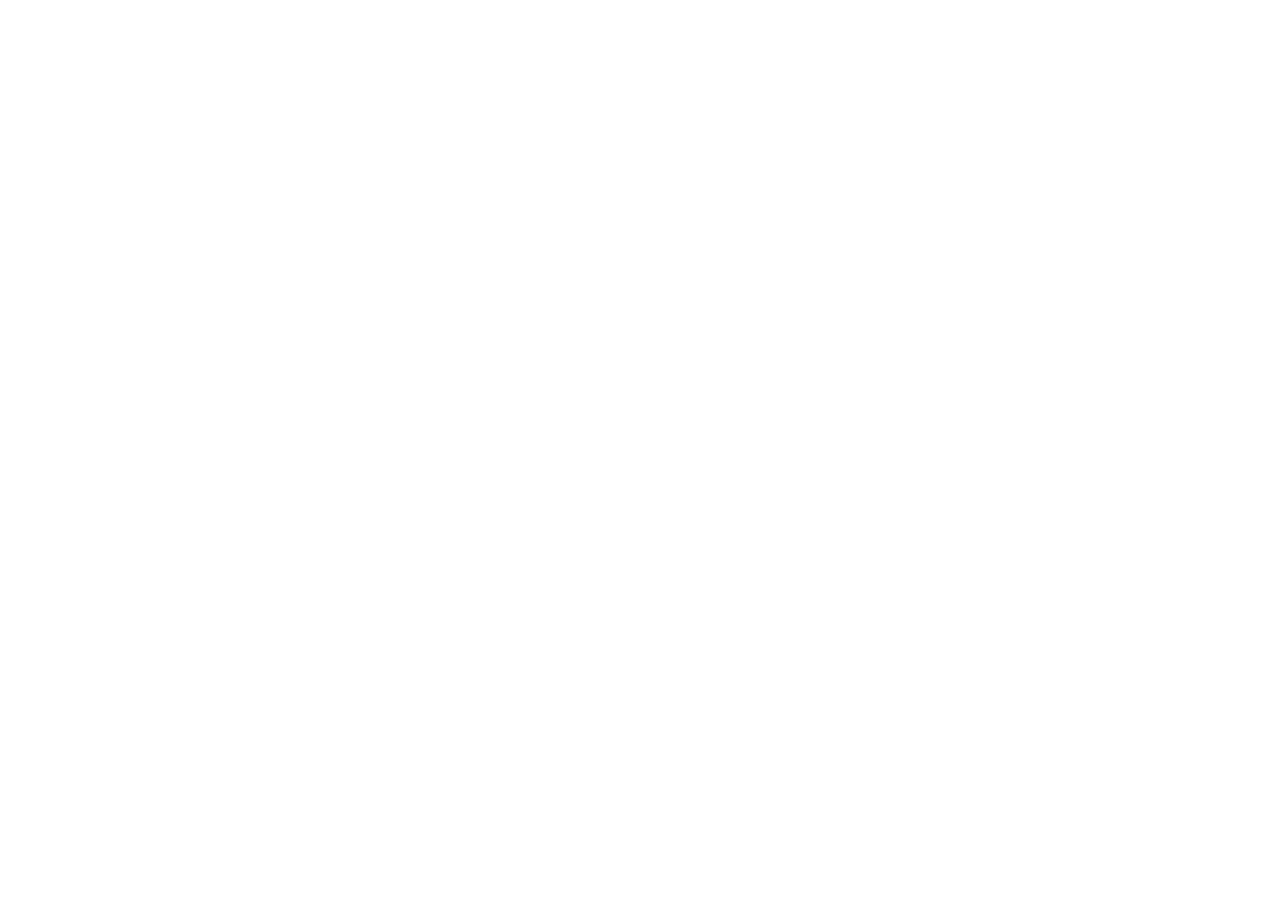
==== html/page1.html @ 024aa54e "26.11.05" ====
<!DOCTYPE html>
<html lang="ko">
<head>
    <meta charset="UTF-8">
    <meta name="viewport" content="width=device-width, initial-scale=1.0">
    <title>page1</title>
    <link rel="stylesheet" href="../css/page1_main.css">
</head>
<body>
    
</body>
</html>
---- css/page1_main.css ----
/*# sourceMappingURL=page1_main.css.map */
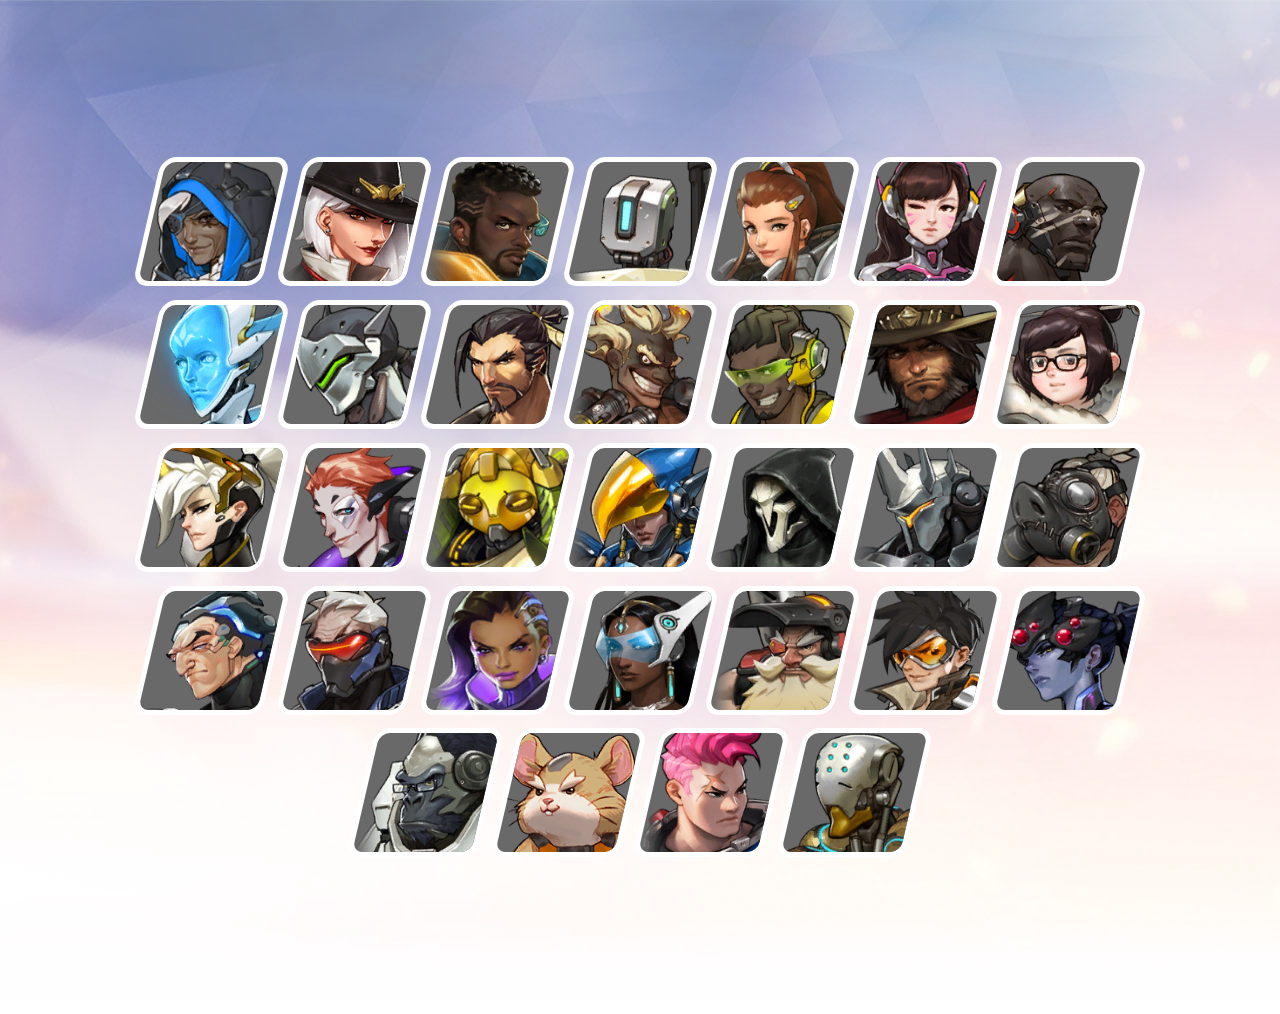
==== commit 03a26dc1: "26.11.7" ====
--- a/html/page1.html
+++ b/html/page1.html
@@ -7,6 +7,39 @@
     <link rel="stylesheet" href="../css/page1_main.css">
 </head>
 <body>
-    
+    <div class="content">
+        <div class="hero1"><img src="../image/hero01.png" alt=""></div>
+        <div class="hero2"><img src="../image/hero02.png" alt=""></div>
+        <div class="hero3"><img src="../image/hero03.png" alt=""></div>
+        <div class="hero4"><img src="../image/hero04.png" alt=""></div>
+        <div class="hero5"><img src="../image/hero05.png" alt=""></div>
+        <div class="hero6"><img src="../image/hero06.png" alt=""></div>
+        <div class="hero7"><img src="../image/hero07.png" alt=""></div>
+        <div class="hero8"><img src="../image/hero08.png" alt=""></div>
+        <div class="hero9"><img src="../image/hero09.png" alt=""></div>
+        <div class="hero10"><img src="../image/hero10.png" alt=""></div>
+        <div class="hero11"><img src="../image/hero11.png" alt=""></div>
+        <div class="hero12"><img src="../image/hero12.png" alt=""></div>
+        <div class="hero13"><img src="../image/hero13.png" alt=""></div>
+        <div class="hero14"><img src="../image/hero14.png" alt=""></div>
+        <div class="hero15"><img src="../image/hero15.png" alt=""></div>
+        <div class="hero16"><img src="../image/hero16.png" alt=""></div>
+        <div class="hero17"><img src="../image/hero17.png" alt=""></div>
+        <div class="hero18"><img src="../image/hero18.png" alt=""></div>
+        <div class="hero19"><img src="../image/hero19.png" alt=""></div>
+        <div class="hero20"><img src="../image/hero20.png" alt=""></div>
+        <div class="hero21"><img src="../image/hero21.png" alt=""></div>
+        <div class="hero22"><img src="../image/hero22.png" alt=""></div>
+        <div class="hero23"><img src="../image/hero23.png" alt=""></div>
+        <div class="hero24"><img src="../image/hero24.png" alt=""></div>
+        <div class="hero25"><img src="../image/hero25.png" alt=""></div>
+        <div class="hero26"><img src="../image/hero26.png" alt=""></div>
+        <div class="hero27"><img src="../image/hero27.png" alt=""></div>
+        <div class="hero28"><img src="../image/hero28.png" alt=""></div>
+        <div class="hero29"><img src="../image/hero29.png" alt=""></div>
+        <div class="hero30"><img src="../image/hero30.png" alt=""></div>
+        <div class="hero31"><img src="../image/hero31.png" alt=""></div>
+        <div class="hero32"><img src="../image/hero32.png" alt=""></div>
+    </div>
 </body>
 </html>
--- a/css/page1_main.css
+++ b/css/page1_main.css
@@ -1 +1,974 @@
-/*# sourceMappingURL=page1_main.css.map */+body {
+  margin: 0;
+  width: 100%;
+  height: 100%;
+  background-image: url(../../image/bg.png);
+  background-repeat: no-repeat;
+}
+body > .content {
+  margin: 150px auto;
+  width: 1000px;
+  display: flex;
+  flex-wrap: wrap;
+  justify-content: center;
+}
+body > .content .hero1 {
+  margin: 7px;
+  width: 128.8571428571px;
+  height: 128.8571428571px;
+  border: 5px solid white;
+  box-sizing: border-box;
+  background-color: #696969;
+  border-radius: 15px;
+  transform: skew(-13deg);
+  overflow: hidden;
+  z-index: 1;
+  transition-duration: 0.5s;
+}
+body > .content .hero1 > img {
+  transform: skew(13deg);
+  display: block;
+  width: 120%;
+  height: 100%;
+  position: relative;
+  left: -12px;
+}
+body > .content .hero1:hover {
+  transition-duration: 0.3s;
+  transform: scale(1.4) skew(-13deg);
+  background-color: rgb(255, 186, 57);
+  z-index: 2;
+}
+body > .content .hero1:hover > img {
+  transform: skew(13deg);
+}
+body > .content .hero2 {
+  margin: 7px;
+  width: 128.8571428571px;
+  height: 128.8571428571px;
+  border: 5px solid white;
+  box-sizing: border-box;
+  background-color: #696969;
+  border-radius: 15px;
+  transform: skew(-13deg);
+  overflow: hidden;
+  z-index: 1;
+  transition-duration: 0.5s;
+}
+body > .content .hero2 > img {
+  transform: skew(13deg);
+  display: block;
+  width: 120%;
+  height: 100%;
+  position: relative;
+  left: -12px;
+}
+body > .content .hero2:hover {
+  transition-duration: 0.3s;
+  transform: scale(1.4) skew(-13deg);
+  background-color: rgb(255, 186, 57);
+  z-index: 2;
+}
+body > .content .hero2:hover > img {
+  transform: skew(13deg);
+}
+body > .content .hero3 {
+  margin: 7px;
+  width: 128.8571428571px;
+  height: 128.8571428571px;
+  border: 5px solid white;
+  box-sizing: border-box;
+  background-color: #696969;
+  border-radius: 15px;
+  transform: skew(-13deg);
+  overflow: hidden;
+  z-index: 1;
+  transition-duration: 0.5s;
+}
+body > .content .hero3 > img {
+  transform: skew(13deg);
+  display: block;
+  width: 120%;
+  height: 100%;
+  position: relative;
+  left: -12px;
+}
+body > .content .hero3:hover {
+  transition-duration: 0.3s;
+  transform: scale(1.4) skew(-13deg);
+  background-color: rgb(255, 186, 57);
+  z-index: 2;
+}
+body > .content .hero3:hover > img {
+  transform: skew(13deg);
+}
+body > .content .hero4 {
+  margin: 7px;
+  width: 128.8571428571px;
+  height: 128.8571428571px;
+  border: 5px solid white;
+  box-sizing: border-box;
+  background-color: #696969;
+  border-radius: 15px;
+  transform: skew(-13deg);
+  overflow: hidden;
+  z-index: 1;
+  transition-duration: 0.5s;
+}
+body > .content .hero4 > img {
+  transform: skew(13deg);
+  display: block;
+  width: 120%;
+  height: 100%;
+  position: relative;
+  left: -12px;
+}
+body > .content .hero4:hover {
+  transition-duration: 0.3s;
+  transform: scale(1.4) skew(-13deg);
+  background-color: rgb(255, 186, 57);
+  z-index: 2;
+}
+body > .content .hero4:hover > img {
+  transform: skew(13deg);
+}
+body > .content .hero5 {
+  margin: 7px;
+  width: 128.8571428571px;
+  height: 128.8571428571px;
+  border: 5px solid white;
+  box-sizing: border-box;
+  background-color: #696969;
+  border-radius: 15px;
+  transform: skew(-13deg);
+  overflow: hidden;
+  z-index: 1;
+  transition-duration: 0.5s;
+}
+body > .content .hero5 > img {
+  transform: skew(13deg);
+  display: block;
+  width: 120%;
+  height: 100%;
+  position: relative;
+  left: -12px;
+}
+body > .content .hero5:hover {
+  transition-duration: 0.3s;
+  transform: scale(1.4) skew(-13deg);
+  background-color: rgb(255, 186, 57);
+  z-index: 2;
+}
+body > .content .hero5:hover > img {
+  transform: skew(13deg);
+}
+body > .content .hero6 {
+  margin: 7px;
+  width: 128.8571428571px;
+  height: 128.8571428571px;
+  border: 5px solid white;
+  box-sizing: border-box;
+  background-color: #696969;
+  border-radius: 15px;
+  transform: skew(-13deg);
+  overflow: hidden;
+  z-index: 1;
+  transition-duration: 0.5s;
+}
+body > .content .hero6 > img {
+  transform: skew(13deg);
+  display: block;
+  width: 120%;
+  height: 100%;
+  position: relative;
+  left: -12px;
+}
+body > .content .hero6:hover {
+  transition-duration: 0.3s;
+  transform: scale(1.4) skew(-13deg);
+  background-color: rgb(255, 186, 57);
+  z-index: 2;
+}
+body > .content .hero6:hover > img {
+  transform: skew(13deg);
+}
+body > .content .hero7 {
+  margin: 7px;
+  width: 128.8571428571px;
+  height: 128.8571428571px;
+  border: 5px solid white;
+  box-sizing: border-box;
+  background-color: #696969;
+  border-radius: 15px;
+  transform: skew(-13deg);
+  overflow: hidden;
+  z-index: 1;
+  transition-duration: 0.5s;
+}
+body > .content .hero7 > img {
+  transform: skew(13deg);
+  display: block;
+  width: 120%;
+  height: 100%;
+  position: relative;
+  left: -12px;
+}
+body > .content .hero7:hover {
+  transition-duration: 0.3s;
+  transform: scale(1.4) skew(-13deg);
+  background-color: rgb(255, 186, 57);
+  z-index: 2;
+}
+body > .content .hero7:hover > img {
+  transform: skew(13deg);
+}
+body > .content .hero8 {
+  margin: 7px;
+  width: 128.8571428571px;
+  height: 128.8571428571px;
+  border: 5px solid white;
+  box-sizing: border-box;
+  background-color: #696969;
+  border-radius: 15px;
+  transform: skew(-13deg);
+  overflow: hidden;
+  z-index: 1;
+  transition-duration: 0.5s;
+}
+body > .content .hero8 > img {
+  transform: skew(13deg);
+  display: block;
+  width: 120%;
+  height: 100%;
+  position: relative;
+  left: -12px;
+}
+body > .content .hero8:hover {
+  transition-duration: 0.3s;
+  transform: scale(1.4) skew(-13deg);
+  background-color: rgb(255, 186, 57);
+  z-index: 2;
+}
+body > .content .hero8:hover > img {
+  transform: skew(13deg);
+}
+body > .content .hero9 {
+  margin: 7px;
+  width: 128.8571428571px;
+  height: 128.8571428571px;
+  border: 5px solid white;
+  box-sizing: border-box;
+  background-color: #696969;
+  border-radius: 15px;
+  transform: skew(-13deg);
+  overflow: hidden;
+  z-index: 1;
+  transition-duration: 0.5s;
+}
+body > .content .hero9 > img {
+  transform: skew(13deg);
+  display: block;
+  width: 120%;
+  height: 100%;
+  position: relative;
+  left: -12px;
+}
+body > .content .hero9:hover {
+  transition-duration: 0.3s;
+  transform: scale(1.4) skew(-13deg);
+  background-color: rgb(255, 186, 57);
+  z-index: 2;
+}
+body > .content .hero9:hover > img {
+  transform: skew(13deg);
+}
+body > .content .hero10 {
+  margin: 7px;
+  width: 128.8571428571px;
+  height: 128.8571428571px;
+  border: 5px solid white;
+  box-sizing: border-box;
+  background-color: #696969;
+  border-radius: 15px;
+  transform: skew(-13deg);
+  overflow: hidden;
+  z-index: 1;
+  transition-duration: 0.5s;
+}
+body > .content .hero10 > img {
+  transform: skew(13deg);
+  display: block;
+  width: 120%;
+  height: 100%;
+  position: relative;
+  left: -12px;
+}
+body > .content .hero10:hover {
+  transition-duration: 0.3s;
+  transform: scale(1.4) skew(-13deg);
+  background-color: rgb(255, 186, 57);
+  z-index: 2;
+}
+body > .content .hero10:hover > img {
+  transform: skew(13deg);
+}
+body > .content .hero11 {
+  margin: 7px;
+  width: 128.8571428571px;
+  height: 128.8571428571px;
+  border: 5px solid white;
+  box-sizing: border-box;
+  background-color: #696969;
+  border-radius: 15px;
+  transform: skew(-13deg);
+  overflow: hidden;
+  z-index: 1;
+  transition-duration: 0.5s;
+}
+body > .content .hero11 > img {
+  transform: skew(13deg);
+  display: block;
+  width: 120%;
+  height: 100%;
+  position: relative;
+  left: -12px;
+}
+body > .content .hero11:hover {
+  transition-duration: 0.3s;
+  transform: scale(1.4) skew(-13deg);
+  background-color: rgb(255, 186, 57);
+  z-index: 2;
+}
+body > .content .hero11:hover > img {
+  transform: skew(13deg);
+}
+body > .content .hero12 {
+  margin: 7px;
+  width: 128.8571428571px;
+  height: 128.8571428571px;
+  border: 5px solid white;
+  box-sizing: border-box;
+  background-color: #696969;
+  border-radius: 15px;
+  transform: skew(-13deg);
+  overflow: hidden;
+  z-index: 1;
+  transition-duration: 0.5s;
+}
+body > .content .hero12 > img {
+  transform: skew(13deg);
+  display: block;
+  width: 120%;
+  height: 100%;
+  position: relative;
+  left: -12px;
+}
+body > .content .hero12:hover {
+  transition-duration: 0.3s;
+  transform: scale(1.4) skew(-13deg);
+  background-color: rgb(255, 186, 57);
+  z-index: 2;
+}
+body > .content .hero12:hover > img {
+  transform: skew(13deg);
+}
+body > .content .hero13 {
+  margin: 7px;
+  width: 128.8571428571px;
+  height: 128.8571428571px;
+  border: 5px solid white;
+  box-sizing: border-box;
+  background-color: #696969;
+  border-radius: 15px;
+  transform: skew(-13deg);
+  overflow: hidden;
+  z-index: 1;
+  transition-duration: 0.5s;
+}
+body > .content .hero13 > img {
+  transform: skew(13deg);
+  display: block;
+  width: 120%;
+  height: 100%;
+  position: relative;
+  left: -12px;
+}
+body > .content .hero13:hover {
+  transition-duration: 0.3s;
+  transform: scale(1.4) skew(-13deg);
+  background-color: rgb(255, 186, 57);
+  z-index: 2;
+}
+body > .content .hero13:hover > img {
+  transform: skew(13deg);
+}
+body > .content .hero14 {
+  margin: 7px;
+  width: 128.8571428571px;
+  height: 128.8571428571px;
+  border: 5px solid white;
+  box-sizing: border-box;
+  background-color: #696969;
+  border-radius: 15px;
+  transform: skew(-13deg);
+  overflow: hidden;
+  z-index: 1;
+  transition-duration: 0.5s;
+}
+body > .content .hero14 > img {
+  transform: skew(13deg);
+  display: block;
+  width: 120%;
+  height: 100%;
+  position: relative;
+  left: -12px;
+}
+body > .content .hero14:hover {
+  transition-duration: 0.3s;
+  transform: scale(1.4) skew(-13deg);
+  background-color: rgb(255, 186, 57);
+  z-index: 2;
+}
+body > .content .hero14:hover > img {
+  transform: skew(13deg);
+}
+body > .content .hero15 {
+  margin: 7px;
+  width: 128.8571428571px;
+  height: 128.8571428571px;
+  border: 5px solid white;
+  box-sizing: border-box;
+  background-color: #696969;
+  border-radius: 15px;
+  transform: skew(-13deg);
+  overflow: hidden;
+  z-index: 1;
+  transition-duration: 0.5s;
+}
+body > .content .hero15 > img {
+  transform: skew(13deg);
+  display: block;
+  width: 120%;
+  height: 100%;
+  position: relative;
+  left: -12px;
+}
+body > .content .hero15:hover {
+  transition-duration: 0.3s;
+  transform: scale(1.4) skew(-13deg);
+  background-color: rgb(255, 186, 57);
+  z-index: 2;
+}
+body > .content .hero15:hover > img {
+  transform: skew(13deg);
+}
+body > .content .hero16 {
+  margin: 7px;
+  width: 128.8571428571px;
+  height: 128.8571428571px;
+  border: 5px solid white;
+  box-sizing: border-box;
+  background-color: #696969;
+  border-radius: 15px;
+  transform: skew(-13deg);
+  overflow: hidden;
+  z-index: 1;
+  transition-duration: 0.5s;
+}
+body > .content .hero16 > img {
+  transform: skew(13deg);
+  display: block;
+  width: 120%;
+  height: 100%;
+  position: relative;
+  left: -12px;
+}
+body > .content .hero16:hover {
+  transition-duration: 0.3s;
+  transform: scale(1.4) skew(-13deg);
+  background-color: rgb(255, 186, 57);
+  z-index: 2;
+}
+body > .content .hero16:hover > img {
+  transform: skew(13deg);
+}
+body > .content .hero17 {
+  margin: 7px;
+  width: 128.8571428571px;
+  height: 128.8571428571px;
+  border: 5px solid white;
+  box-sizing: border-box;
+  background-color: #696969;
+  border-radius: 15px;
+  transform: skew(-13deg);
+  overflow: hidden;
+  z-index: 1;
+  transition-duration: 0.5s;
+}
+body > .content .hero17 > img {
+  transform: skew(13deg);
+  display: block;
+  width: 120%;
+  height: 100%;
+  position: relative;
+  left: -12px;
+}
+body > .content .hero17:hover {
+  transition-duration: 0.3s;
+  transform: scale(1.4) skew(-13deg);
+  background-color: rgb(255, 186, 57);
+  z-index: 2;
+}
+body > .content .hero17:hover > img {
+  transform: skew(13deg);
+}
+body > .content .hero18 {
+  margin: 7px;
+  width: 128.8571428571px;
+  height: 128.8571428571px;
+  border: 5px solid white;
+  box-sizing: border-box;
+  background-color: #696969;
+  border-radius: 15px;
+  transform: skew(-13deg);
+  overflow: hidden;
+  z-index: 1;
+  transition-duration: 0.5s;
+}
+body > .content .hero18 > img {
+  transform: skew(13deg);
+  display: block;
+  width: 120%;
+  height: 100%;
+  position: relative;
+  left: -12px;
+}
+body > .content .hero18:hover {
+  transition-duration: 0.3s;
+  transform: scale(1.4) skew(-13deg);
+  background-color: rgb(255, 186, 57);
+  z-index: 2;
+}
+body > .content .hero18:hover > img {
+  transform: skew(13deg);
+}
+body > .content .hero19 {
+  margin: 7px;
+  width: 128.8571428571px;
+  height: 128.8571428571px;
+  border: 5px solid white;
+  box-sizing: border-box;
+  background-color: #696969;
+  border-radius: 15px;
+  transform: skew(-13deg);
+  overflow: hidden;
+  z-index: 1;
+  transition-duration: 0.5s;
+}
+body > .content .hero19 > img {
+  transform: skew(13deg);
+  display: block;
+  width: 120%;
+  height: 100%;
+  position: relative;
+  left: -12px;
+}
+body > .content .hero19:hover {
+  transition-duration: 0.3s;
+  transform: scale(1.4) skew(-13deg);
+  background-color: rgb(255, 186, 57);
+  z-index: 2;
+}
+body > .content .hero19:hover > img {
+  transform: skew(13deg);
+}
+body > .content .hero20 {
+  margin: 7px;
+  width: 128.8571428571px;
+  height: 128.8571428571px;
+  border: 5px solid white;
+  box-sizing: border-box;
+  background-color: #696969;
+  border-radius: 15px;
+  transform: skew(-13deg);
+  overflow: hidden;
+  z-index: 1;
+  transition-duration: 0.5s;
+}
+body > .content .hero20 > img {
+  transform: skew(13deg);
+  display: block;
+  width: 120%;
+  height: 100%;
+  position: relative;
+  left: -12px;
+}
+body > .content .hero20:hover {
+  transition-duration: 0.3s;
+  transform: scale(1.4) skew(-13deg);
+  background-color: rgb(255, 186, 57);
+  z-index: 2;
+}
+body > .content .hero20:hover > img {
+  transform: skew(13deg);
+}
+body > .content .hero21 {
+  margin: 7px;
+  width: 128.8571428571px;
+  height: 128.8571428571px;
+  border: 5px solid white;
+  box-sizing: border-box;
+  background-color: #696969;
+  border-radius: 15px;
+  transform: skew(-13deg);
+  overflow: hidden;
+  z-index: 1;
+  transition-duration: 0.5s;
+}
+body > .content .hero21 > img {
+  transform: skew(13deg);
+  display: block;
+  width: 120%;
+  height: 100%;
+  position: relative;
+  left: -12px;
+}
+body > .content .hero21:hover {
+  transition-duration: 0.3s;
+  transform: scale(1.4) skew(-13deg);
+  background-color: rgb(255, 186, 57);
+  z-index: 2;
+}
+body > .content .hero21:hover > img {
+  transform: skew(13deg);
+}
+body > .content .hero22 {
+  margin: 7px;
+  width: 128.8571428571px;
+  height: 128.8571428571px;
+  border: 5px solid white;
+  box-sizing: border-box;
+  background-color: #696969;
+  border-radius: 15px;
+  transform: skew(-13deg);
+  overflow: hidden;
+  z-index: 1;
+  transition-duration: 0.5s;
+}
+body > .content .hero22 > img {
+  transform: skew(13deg);
+  display: block;
+  width: 120%;
+  height: 100%;
+  position: relative;
+  left: -12px;
+}
+body > .content .hero22:hover {
+  transition-duration: 0.3s;
+  transform: scale(1.4) skew(-13deg);
+  background-color: rgb(255, 186, 57);
+  z-index: 2;
+}
+body > .content .hero22:hover > img {
+  transform: skew(13deg);
+}
+body > .content .hero23 {
+  margin: 7px;
+  width: 128.8571428571px;
+  height: 128.8571428571px;
+  border: 5px solid white;
+  box-sizing: border-box;
+  background-color: #696969;
+  border-radius: 15px;
+  transform: skew(-13deg);
+  overflow: hidden;
+  z-index: 1;
+  transition-duration: 0.5s;
+}
+body > .content .hero23 > img {
+  transform: skew(13deg);
+  display: block;
+  width: 120%;
+  height: 100%;
+  position: relative;
+  left: -12px;
+}
+body > .content .hero23:hover {
+  transition-duration: 0.3s;
+  transform: scale(1.4) skew(-13deg);
+  background-color: rgb(255, 186, 57);
+  z-index: 2;
+}
+body > .content .hero23:hover > img {
+  transform: skew(13deg);
+}
+body > .content .hero24 {
+  margin: 7px;
+  width: 128.8571428571px;
+  height: 128.8571428571px;
+  border: 5px solid white;
+  box-sizing: border-box;
+  background-color: #696969;
+  border-radius: 15px;
+  transform: skew(-13deg);
+  overflow: hidden;
+  z-index: 1;
+  transition-duration: 0.5s;
+}
+body > .content .hero24 > img {
+  transform: skew(13deg);
+  display: block;
+  width: 120%;
+  height: 100%;
+  position: relative;
+  left: -12px;
+}
+body > .content .hero24:hover {
+  transition-duration: 0.3s;
+  transform: scale(1.4) skew(-13deg);
+  background-color: rgb(255, 186, 57);
+  z-index: 2;
+}
+body > .content .hero24:hover > img {
+  transform: skew(13deg);
+}
+body > .content .hero25 {
+  margin: 7px;
+  width: 128.8571428571px;
+  height: 128.8571428571px;
+  border: 5px solid white;
+  box-sizing: border-box;
+  background-color: #696969;
+  border-radius: 15px;
+  transform: skew(-13deg);
+  overflow: hidden;
+  z-index: 1;
+  transition-duration: 0.5s;
+}
+body > .content .hero25 > img {
+  transform: skew(13deg);
+  display: block;
+  width: 120%;
+  height: 100%;
+  position: relative;
+  left: -12px;
+}
+body > .content .hero25:hover {
+  transition-duration: 0.3s;
+  transform: scale(1.4) skew(-13deg);
+  background-color: rgb(255, 186, 57);
+  z-index: 2;
+}
+body > .content .hero25:hover > img {
+  transform: skew(13deg);
+}
+body > .content .hero26 {
+  margin: 7px;
+  width: 128.8571428571px;
+  height: 128.8571428571px;
+  border: 5px solid white;
+  box-sizing: border-box;
+  background-color: #696969;
+  border-radius: 15px;
+  transform: skew(-13deg);
+  overflow: hidden;
+  z-index: 1;
+  transition-duration: 0.5s;
+}
+body > .content .hero26 > img {
+  transform: skew(13deg);
+  display: block;
+  width: 120%;
+  height: 100%;
+  position: relative;
+  left: -12px;
+}
+body > .content .hero26:hover {
+  transition-duration: 0.3s;
+  transform: scale(1.4) skew(-13deg);
+  background-color: rgb(255, 186, 57);
+  z-index: 2;
+}
+body > .content .hero26:hover > img {
+  transform: skew(13deg);
+}
+body > .content .hero27 {
+  margin: 7px;
+  width: 128.8571428571px;
+  height: 128.8571428571px;
+  border: 5px solid white;
+  box-sizing: border-box;
+  background-color: #696969;
+  border-radius: 15px;
+  transform: skew(-13deg);
+  overflow: hidden;
+  z-index: 1;
+  transition-duration: 0.5s;
+}
+body > .content .hero27 > img {
+  transform: skew(13deg);
+  display: block;
+  width: 120%;
+  height: 100%;
+  position: relative;
+  left: -12px;
+}
+body > .content .hero27:hover {
+  transition-duration: 0.3s;
+  transform: scale(1.4) skew(-13deg);
+  background-color: rgb(255, 186, 57);
+  z-index: 2;
+}
+body > .content .hero27:hover > img {
+  transform: skew(13deg);
+}
+body > .content .hero28 {
+  margin: 7px;
+  width: 128.8571428571px;
+  height: 128.8571428571px;
+  border: 5px solid white;
+  box-sizing: border-box;
+  background-color: #696969;
+  border-radius: 15px;
+  transform: skew(-13deg);
+  overflow: hidden;
+  z-index: 1;
+  transition-duration: 0.5s;
+}
+body > .content .hero28 > img {
+  transform: skew(13deg);
+  display: block;
+  width: 120%;
+  height: 100%;
+  position: relative;
+  left: -12px;
+}
+body > .content .hero28:hover {
+  transition-duration: 0.3s;
+  transform: scale(1.4) skew(-13deg);
+  background-color: rgb(255, 186, 57);
+  z-index: 2;
+}
+body > .content .hero28:hover > img {
+  transform: skew(13deg);
+}
+body > .content .hero29 {
+  margin: 7px;
+  width: 128.8571428571px;
+  height: 128.8571428571px;
+  border: 5px solid white;
+  box-sizing: border-box;
+  background-color: #696969;
+  border-radius: 15px;
+  transform: skew(-13deg);
+  overflow: hidden;
+  z-index: 1;
+  transition-duration: 0.5s;
+}
+body > .content .hero29 > img {
+  transform: skew(13deg);
+  display: block;
+  width: 120%;
+  height: 100%;
+  position: relative;
+  left: -12px;
+}
+body > .content .hero29:hover {
+  transition-duration: 0.3s;
+  transform: scale(1.4) skew(-13deg);
+  background-color: rgb(255, 186, 57);
+  z-index: 2;
+}
+body > .content .hero29:hover > img {
+  transform: skew(13deg);
+}
+body > .content .hero30 {
+  margin: 7px;
+  width: 128.8571428571px;
+  height: 128.8571428571px;
+  border: 5px solid white;
+  box-sizing: border-box;
+  background-color: #696969;
+  border-radius: 15px;
+  transform: skew(-13deg);
+  overflow: hidden;
+  z-index: 1;
+  transition-duration: 0.5s;
+}
+body > .content .hero30 > img {
+  transform: skew(13deg);
+  display: block;
+  width: 120%;
+  height: 100%;
+  position: relative;
+  left: -12px;
+}
+body > .content .hero30:hover {
+  transition-duration: 0.3s;
+  transform: scale(1.4) skew(-13deg);
+  background-color: rgb(255, 186, 57);
+  z-index: 2;
+}
+body > .content .hero30:hover > img {
+  transform: skew(13deg);
+}
+body > .content .hero31 {
+  margin: 7px;
+  width: 128.8571428571px;
+  height: 128.8571428571px;
+  border: 5px solid white;
+  box-sizing: border-box;
+  background-color: #696969;
+  border-radius: 15px;
+  transform: skew(-13deg);
+  overflow: hidden;
+  z-index: 1;
+  transition-duration: 0.5s;
+}
+body > .content .hero31 > img {
+  transform: skew(13deg);
+  display: block;
+  width: 120%;
+  height: 100%;
+  position: relative;
+  left: -12px;
+}
+body > .content .hero31:hover {
+  transition-duration: 0.3s;
+  transform: scale(1.4) skew(-13deg);
+  background-color: rgb(255, 186, 57);
+  z-index: 2;
+}
+body > .content .hero31:hover > img {
+  transform: skew(13deg);
+}
+body > .content .hero32 {
+  margin: 7px;
+  width: 128.8571428571px;
+  height: 128.8571428571px;
+  border: 5px solid white;
+  box-sizing: border-box;
+  background-color: #696969;
+  border-radius: 15px;
+  transform: skew(-13deg);
+  overflow: hidden;
+  z-index: 1;
+  transition-duration: 0.5s;
+}
+body > .content .hero32 > img {
+  transform: skew(13deg);
+  display: block;
+  width: 120%;
+  height: 100%;
+  position: relative;
+  left: -12px;
+}
+body > .content .hero32:hover {
+  transition-duration: 0.3s;
+  transform: scale(1.4) skew(-13deg);
+  background-color: rgb(255, 186, 57);
+  z-index: 2;
+}
+body > .content .hero32:hover > img {
+  transform: skew(13deg);
+}/*# sourceMappingURL=page1_main.css.map */
